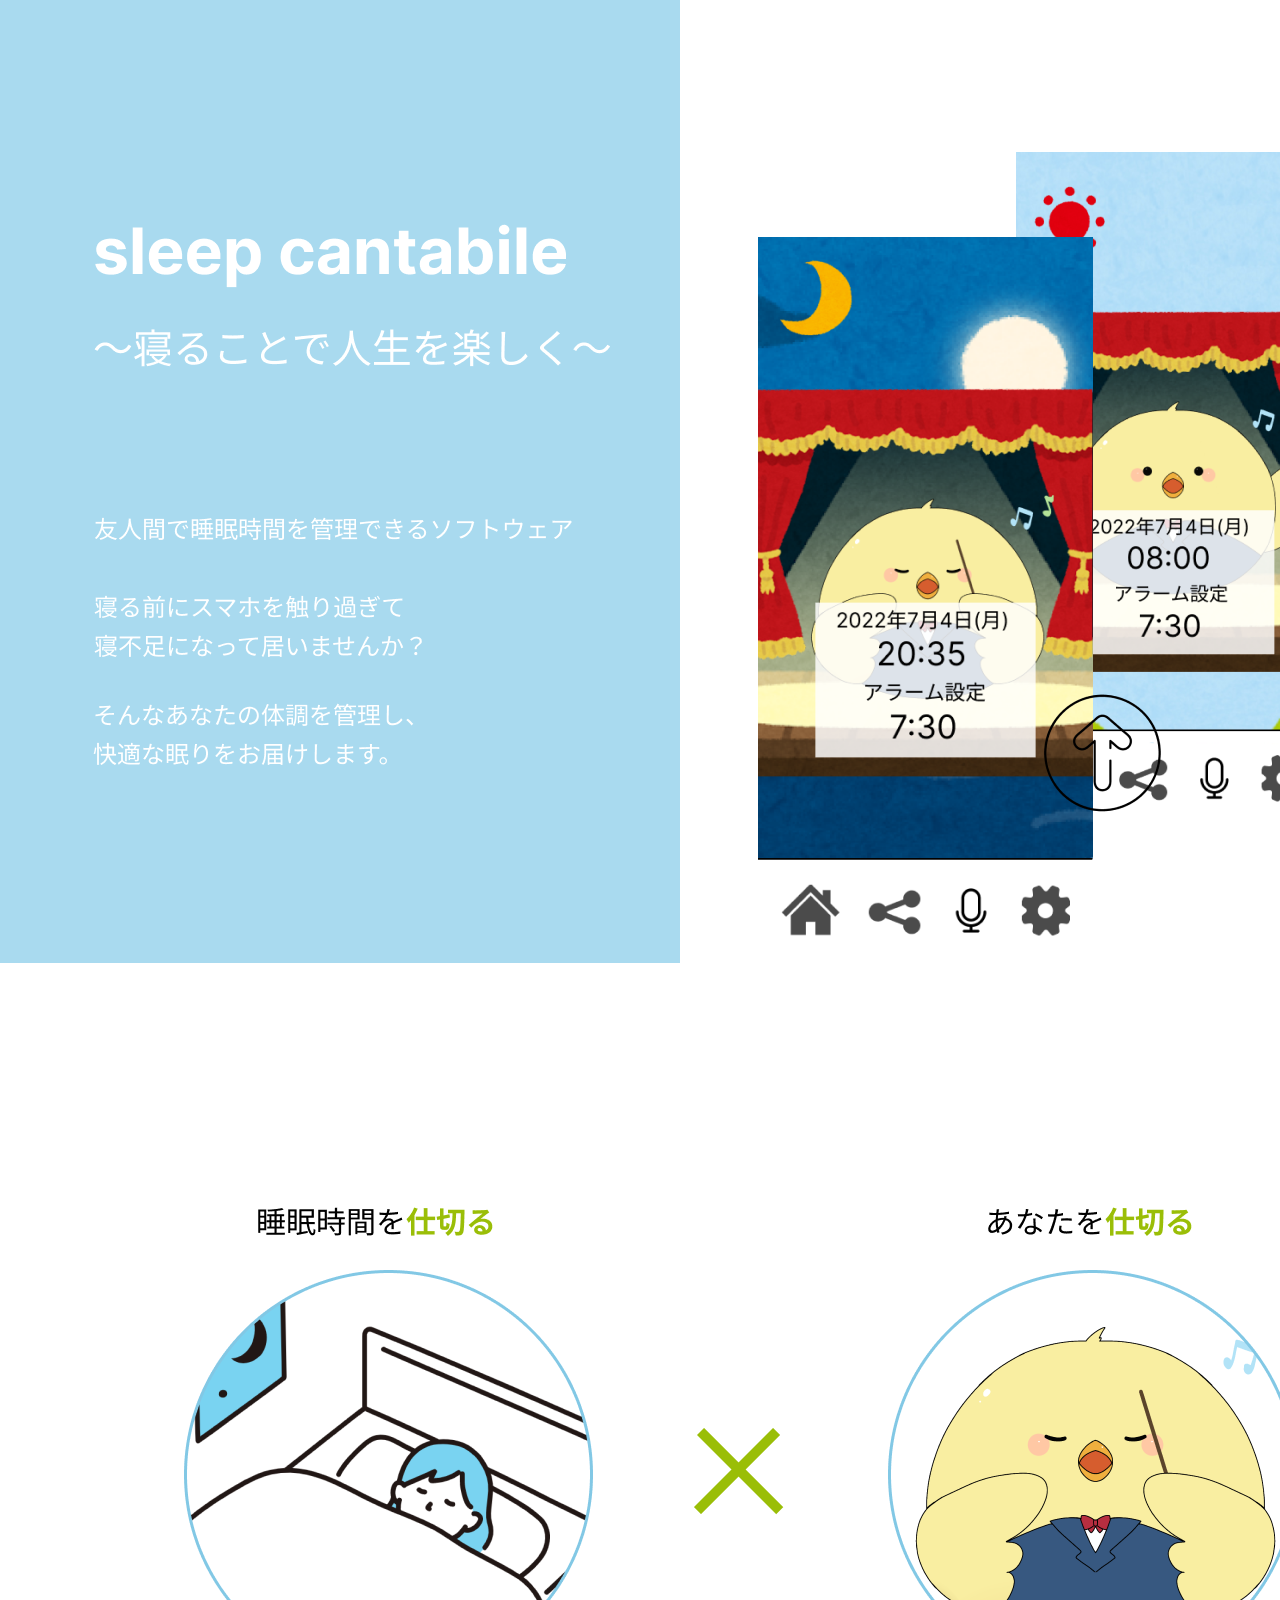
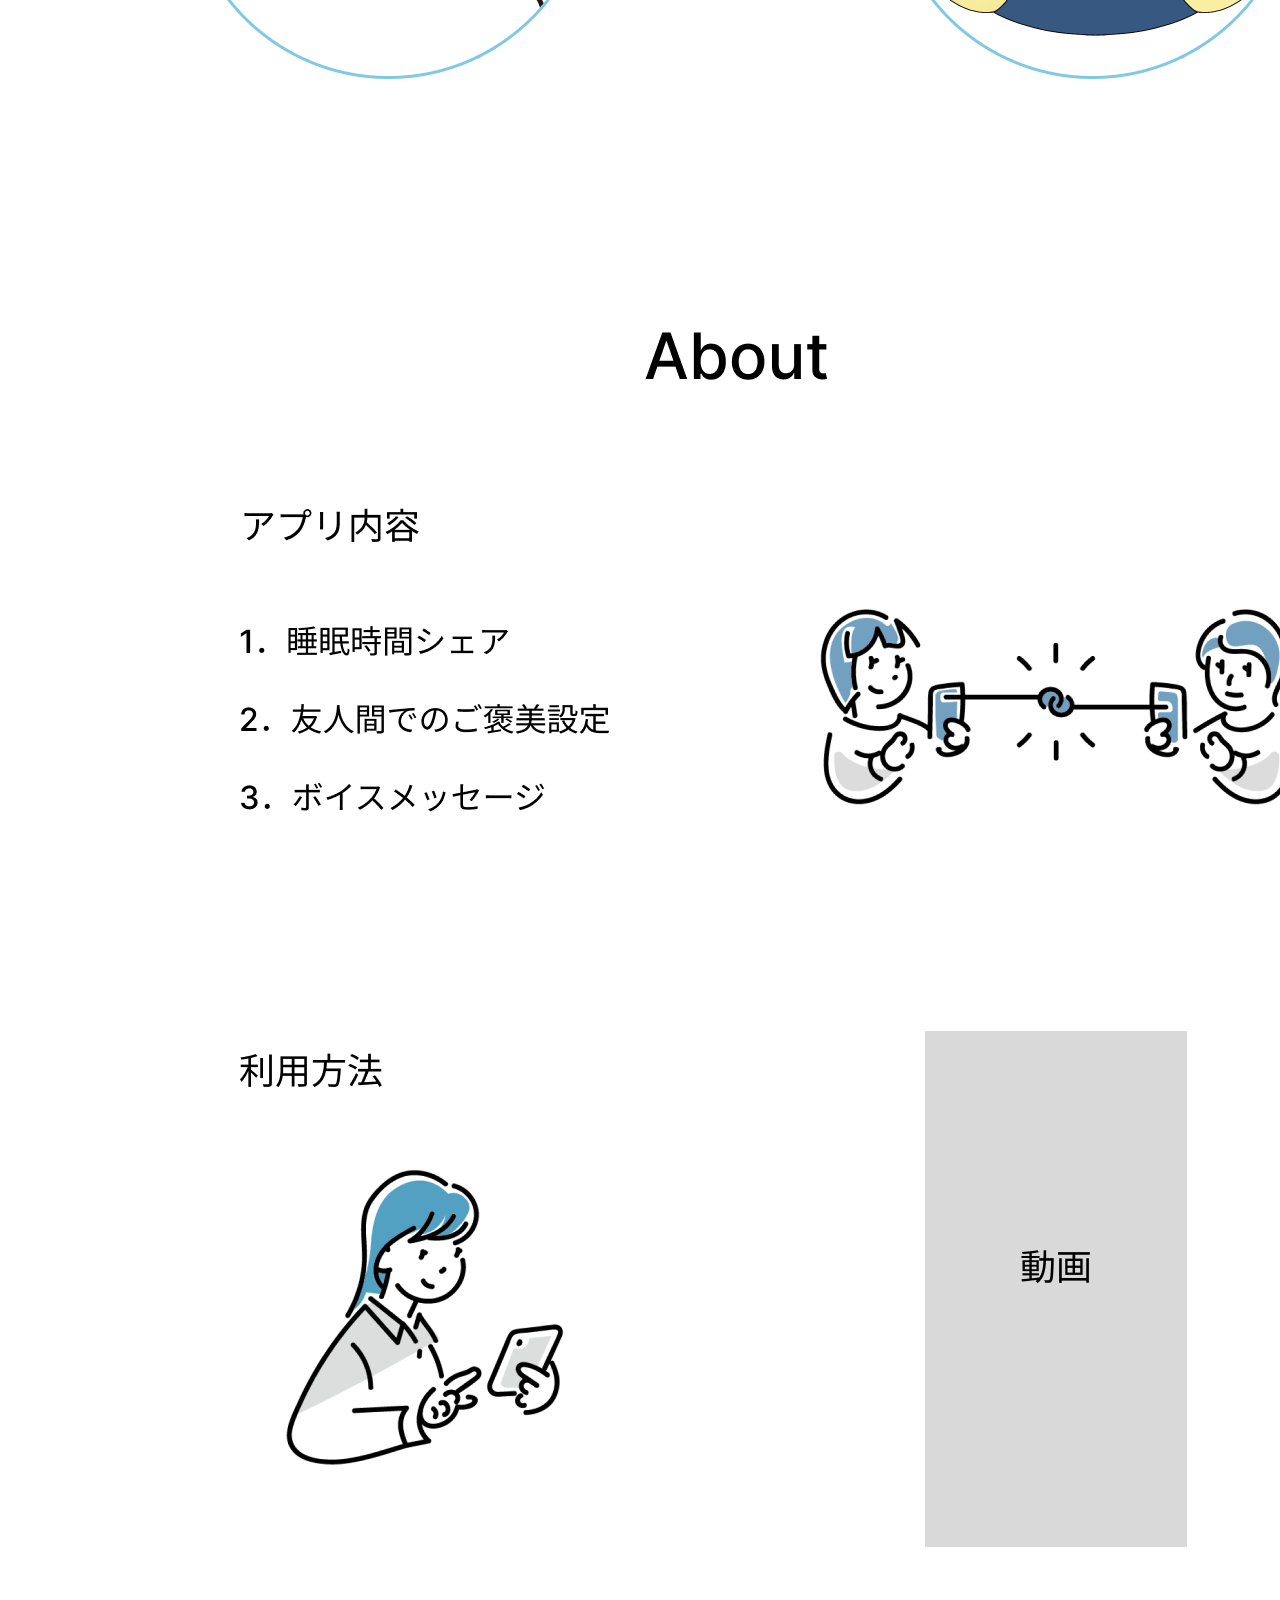
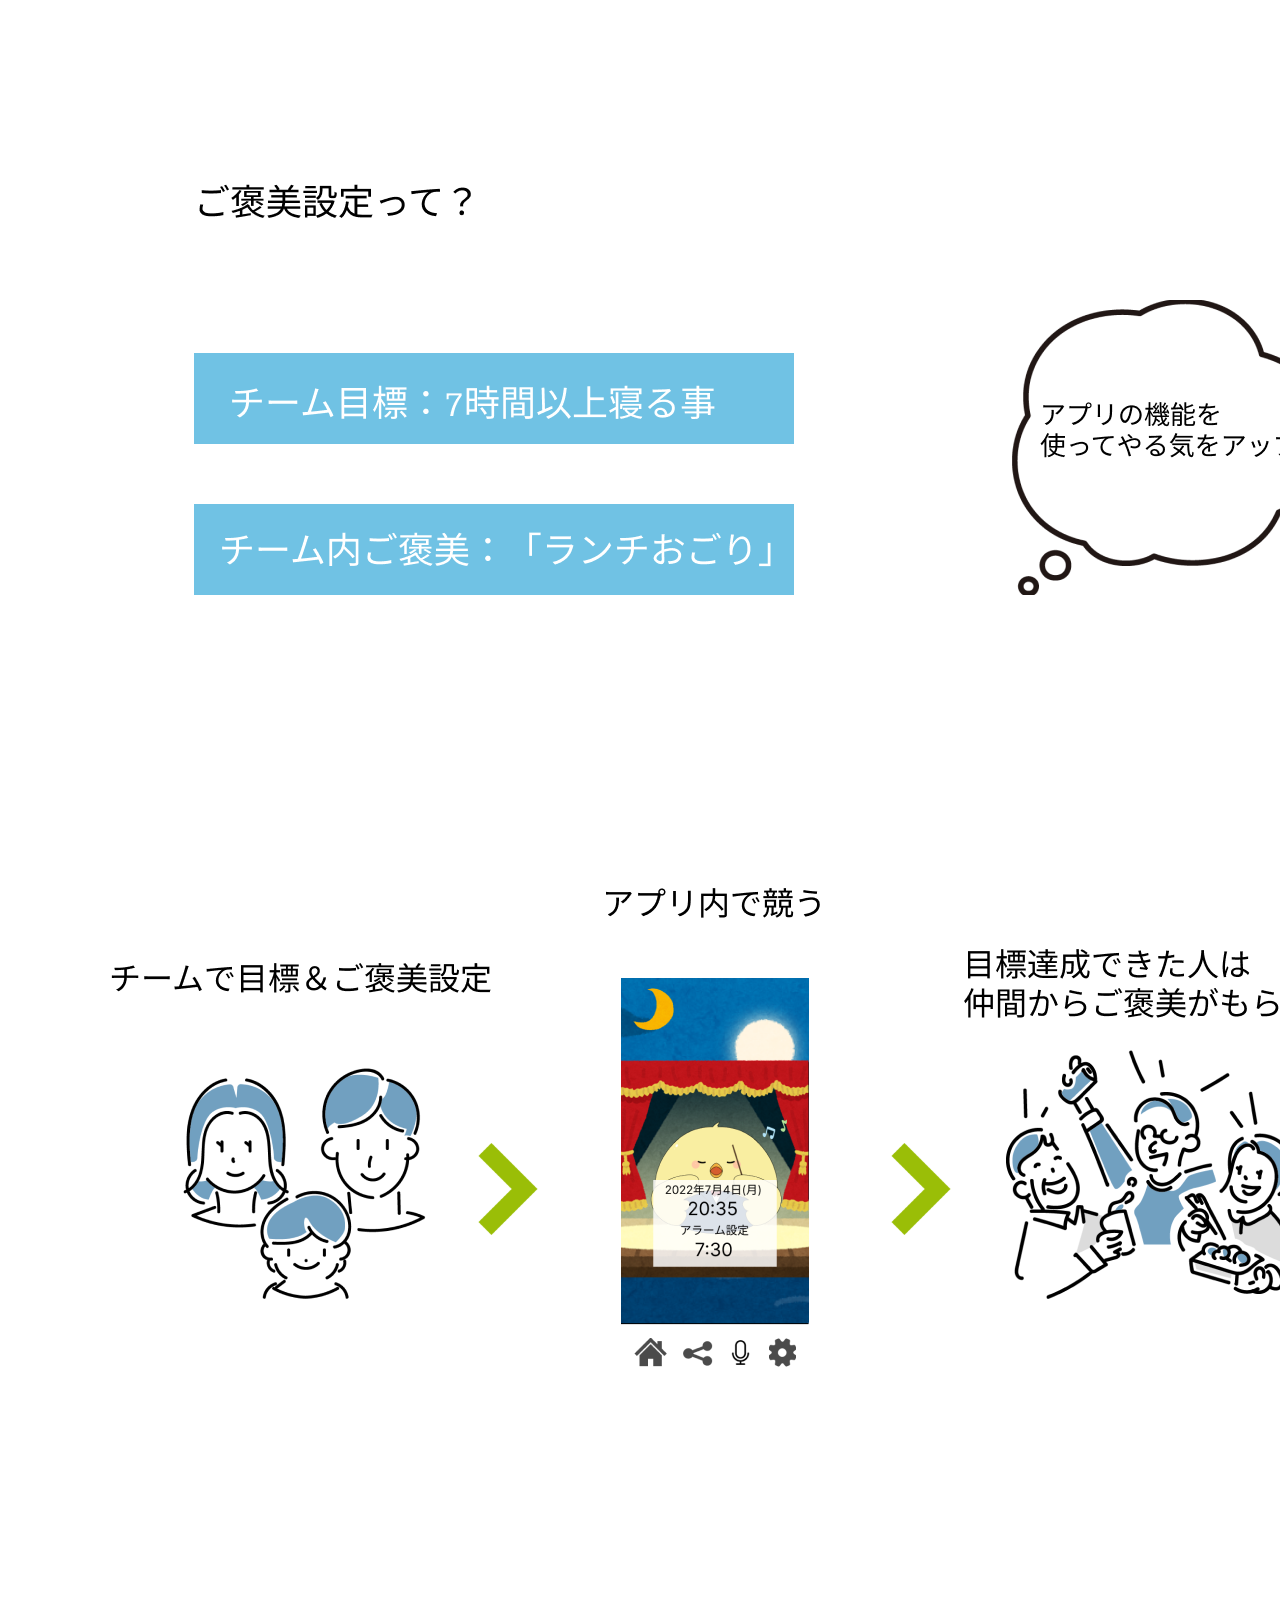
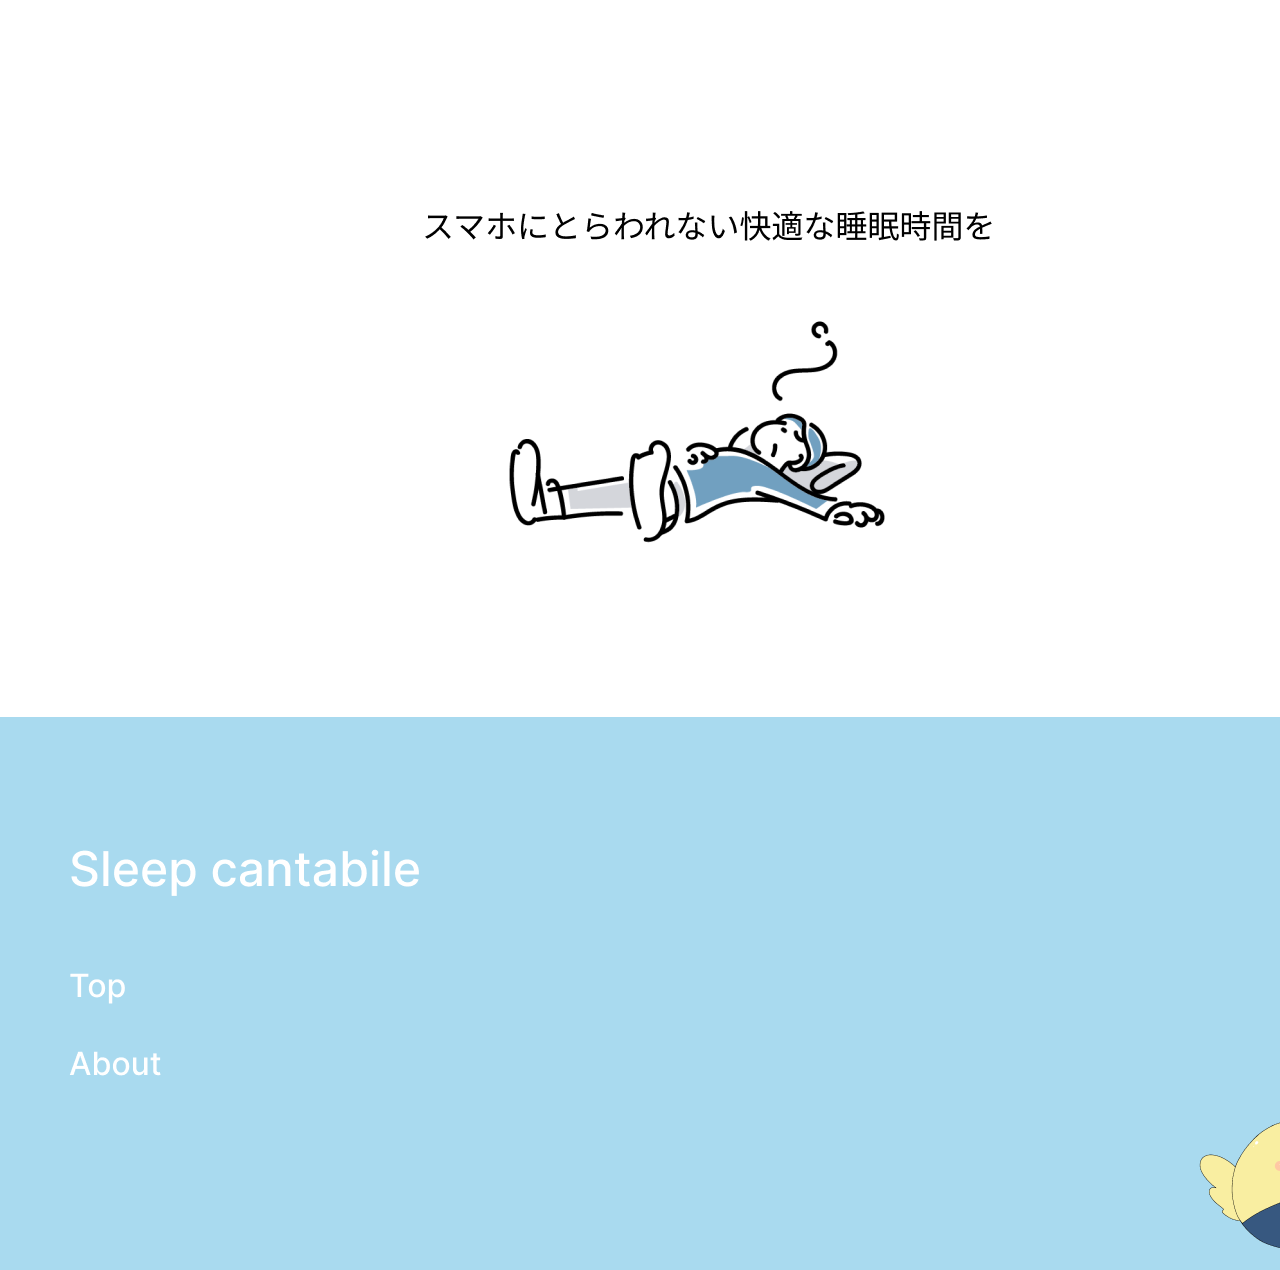
==== index.html @ 855d86c6 "waa" ====
<!DOCTYPE html>
<html lang="ja">
  <head>
 
    <meta charset="UTF-8" />
    <meta name="viewport" content="width=device-width,initial-scale=1" />
    <title>WORK/merumo</title>
    <link rel="stylesheet" href="css/style.css" />
   
  </head>

  <body id="aaa">
    <a href="#aaa"><img src="./Ellipse 5.png" alt=""></a>
    <video src="./3.mp4"></video>
  </body>
</html>
---- css/style.css ----
html {
  scroll-behavior: smooth;
}

body {
  background-image: url(/de.png);
  max-width: 1440px;
  height: 6070px;
  text-align: center;
  margin: 0 auto;
}

img{
  position: fixed;
  bottom: 20px;
  right: 50px
}
video{
  margin-top: 2500px;
  max-width:400px ;
  margin-left: 530px;
}
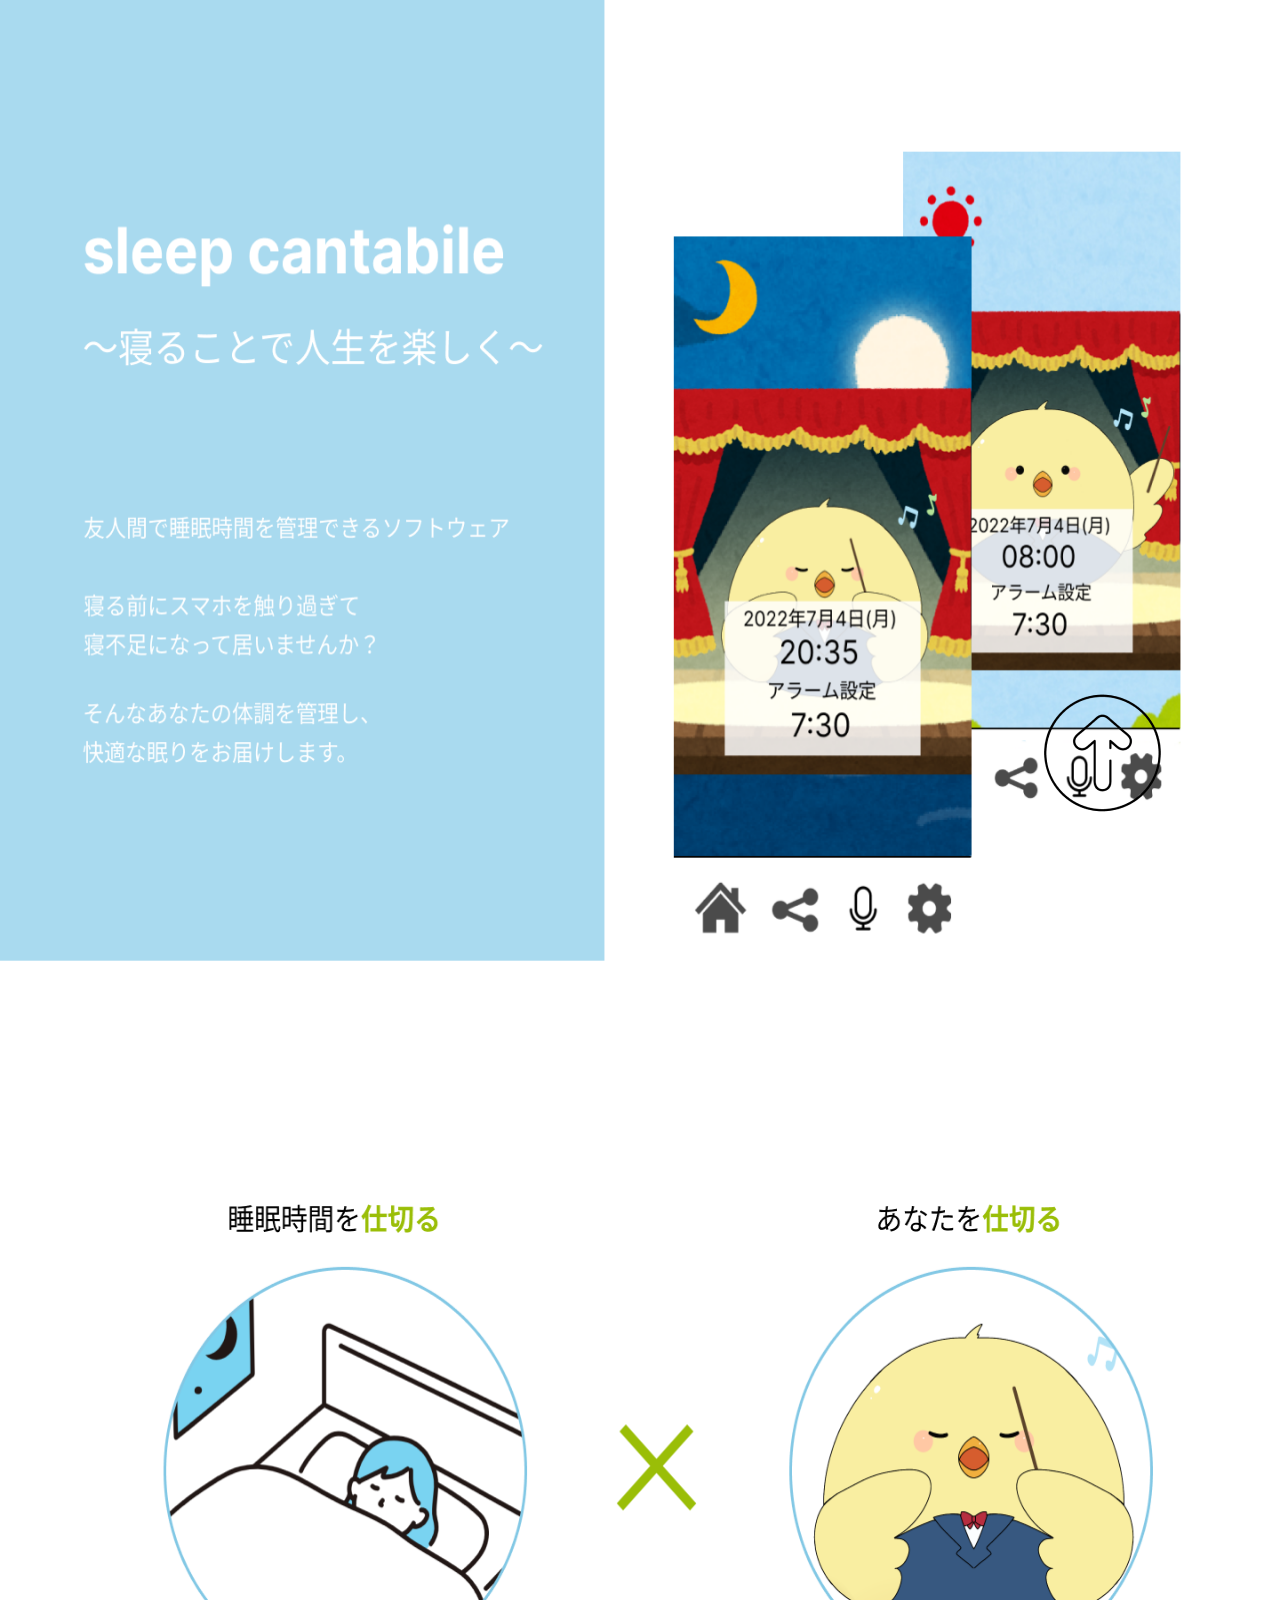
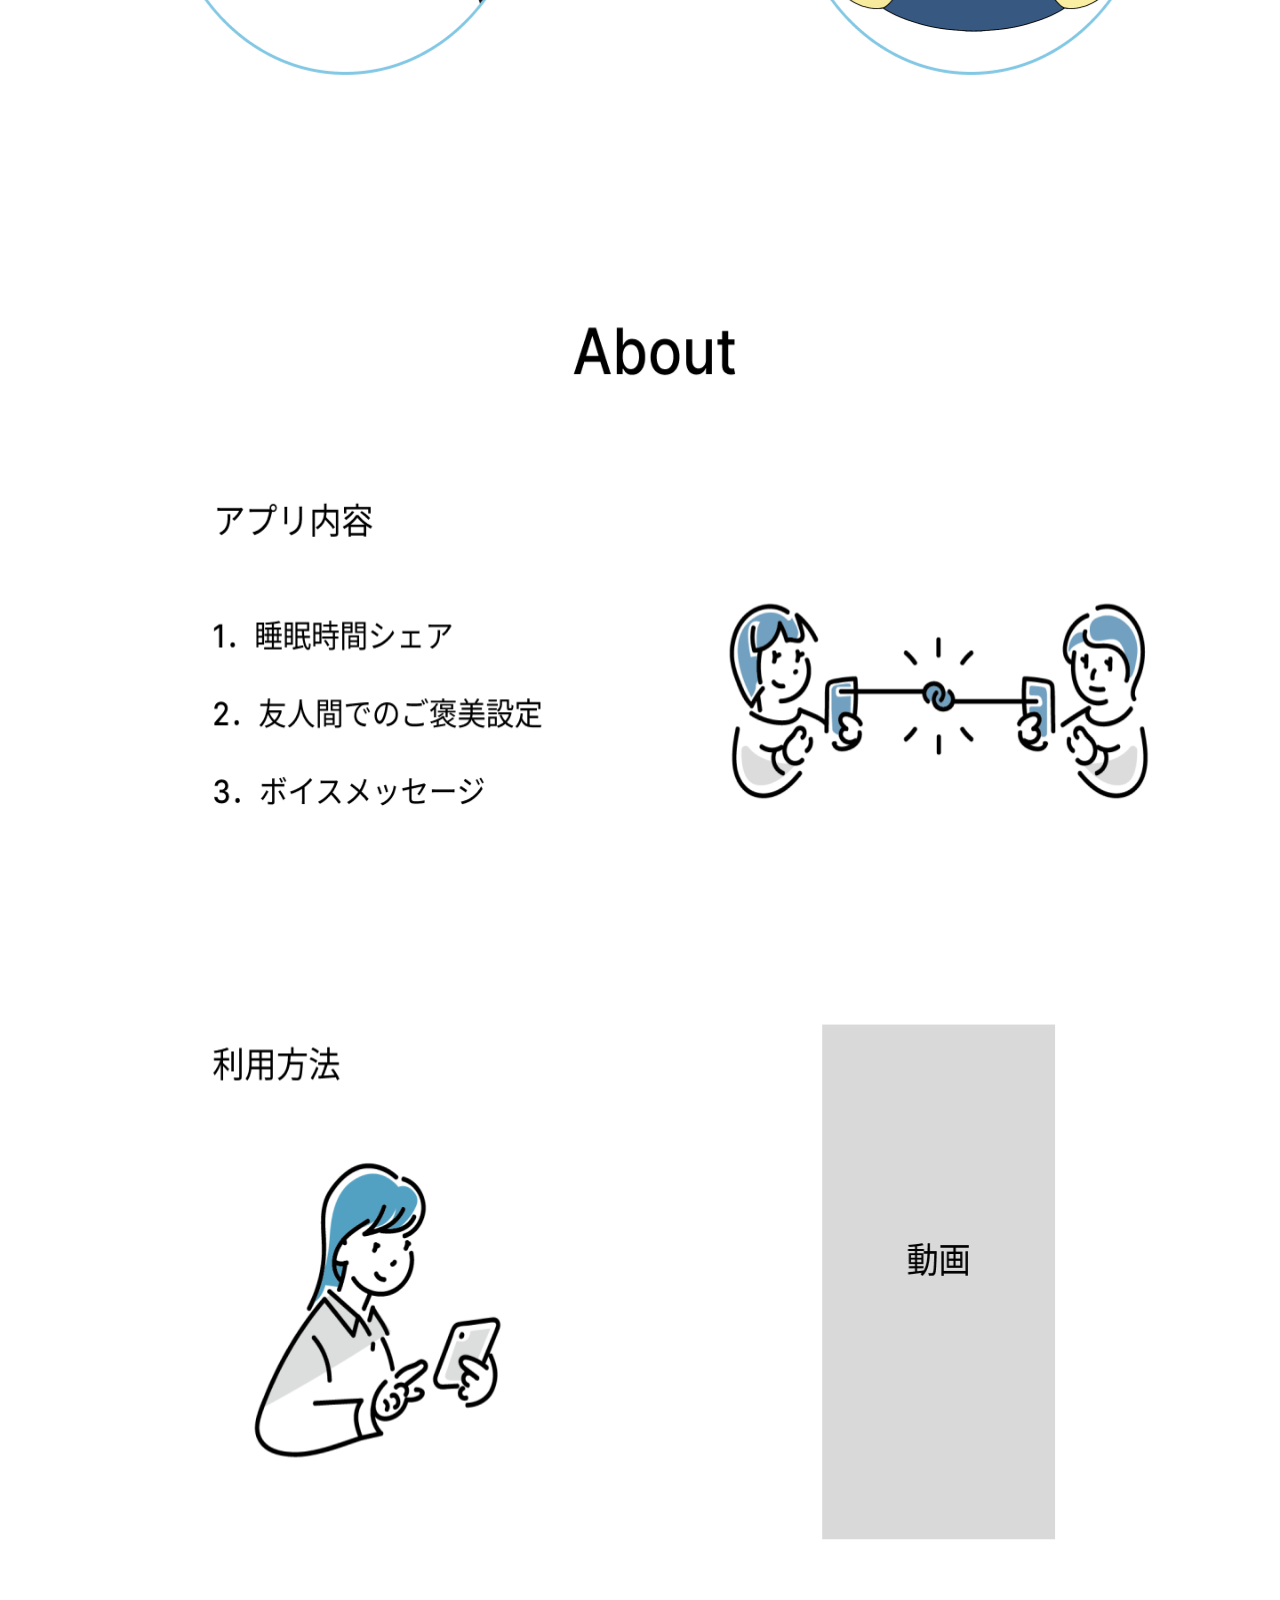
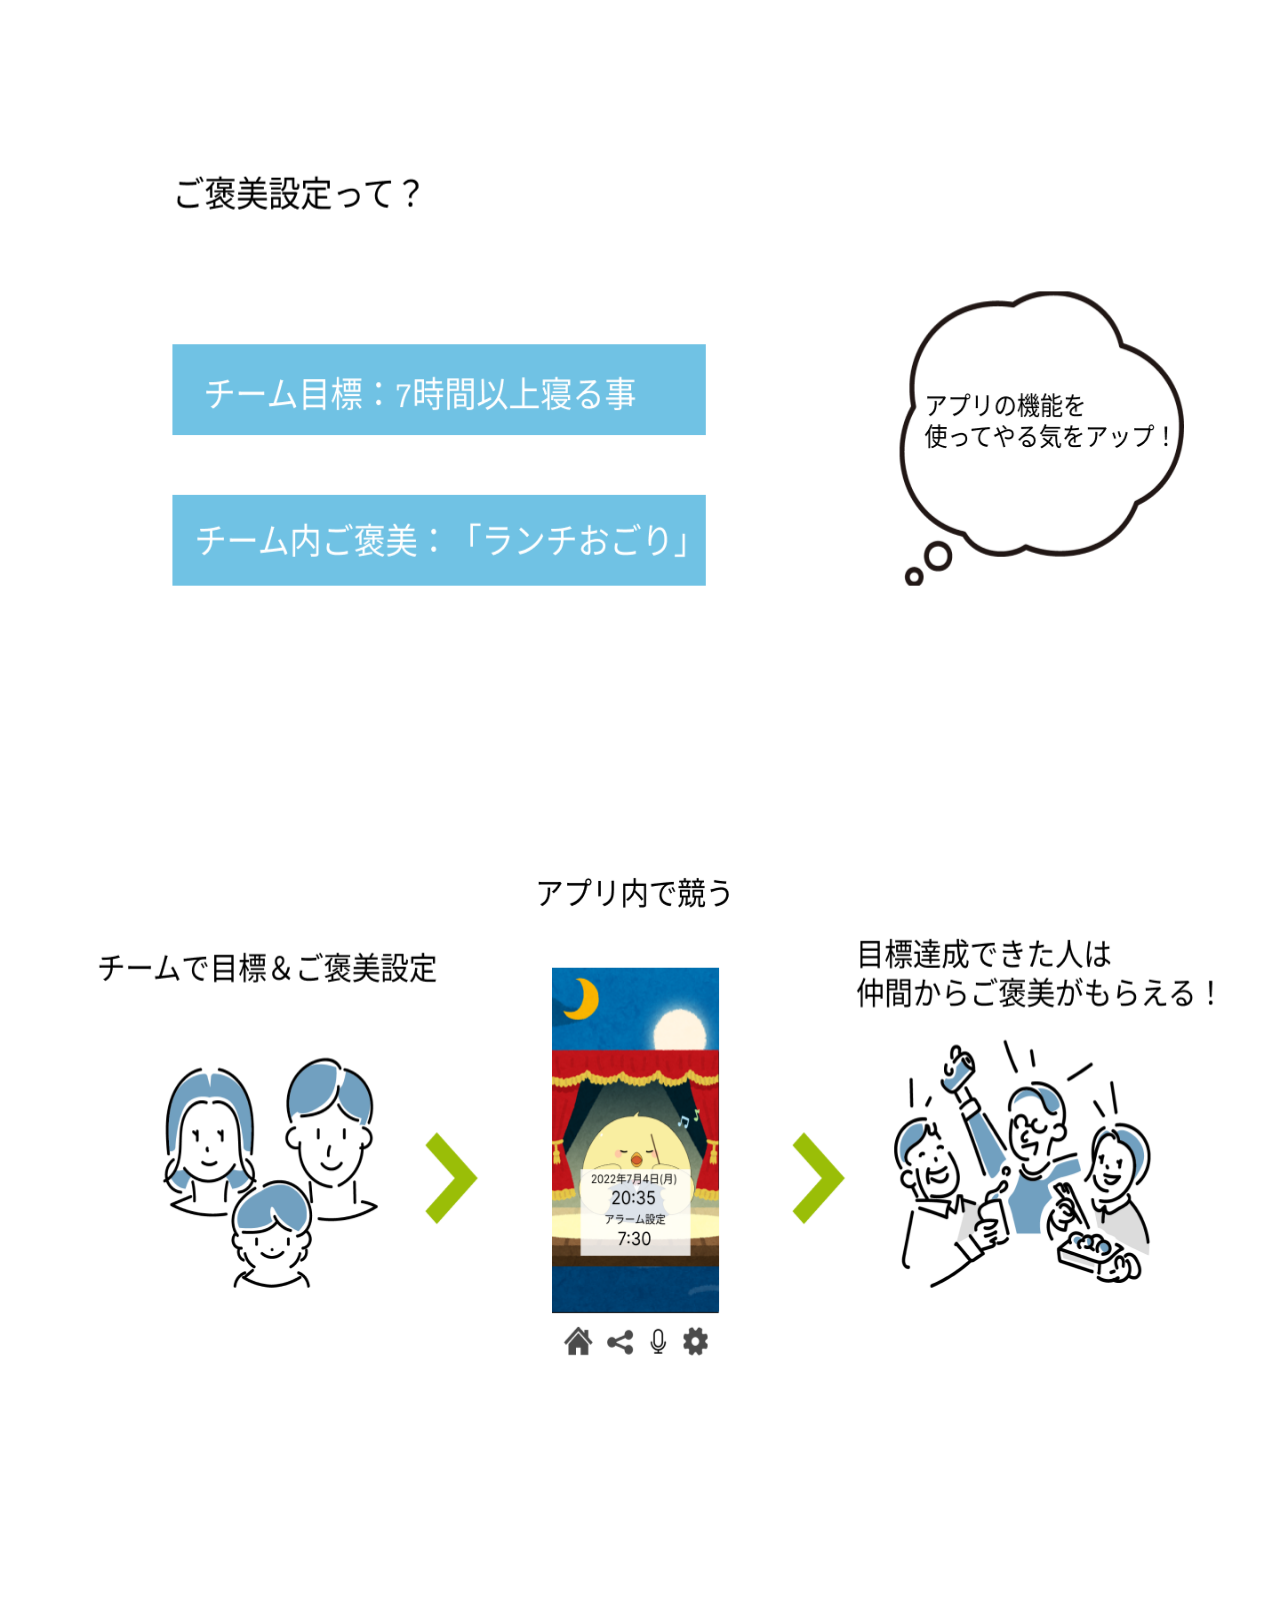
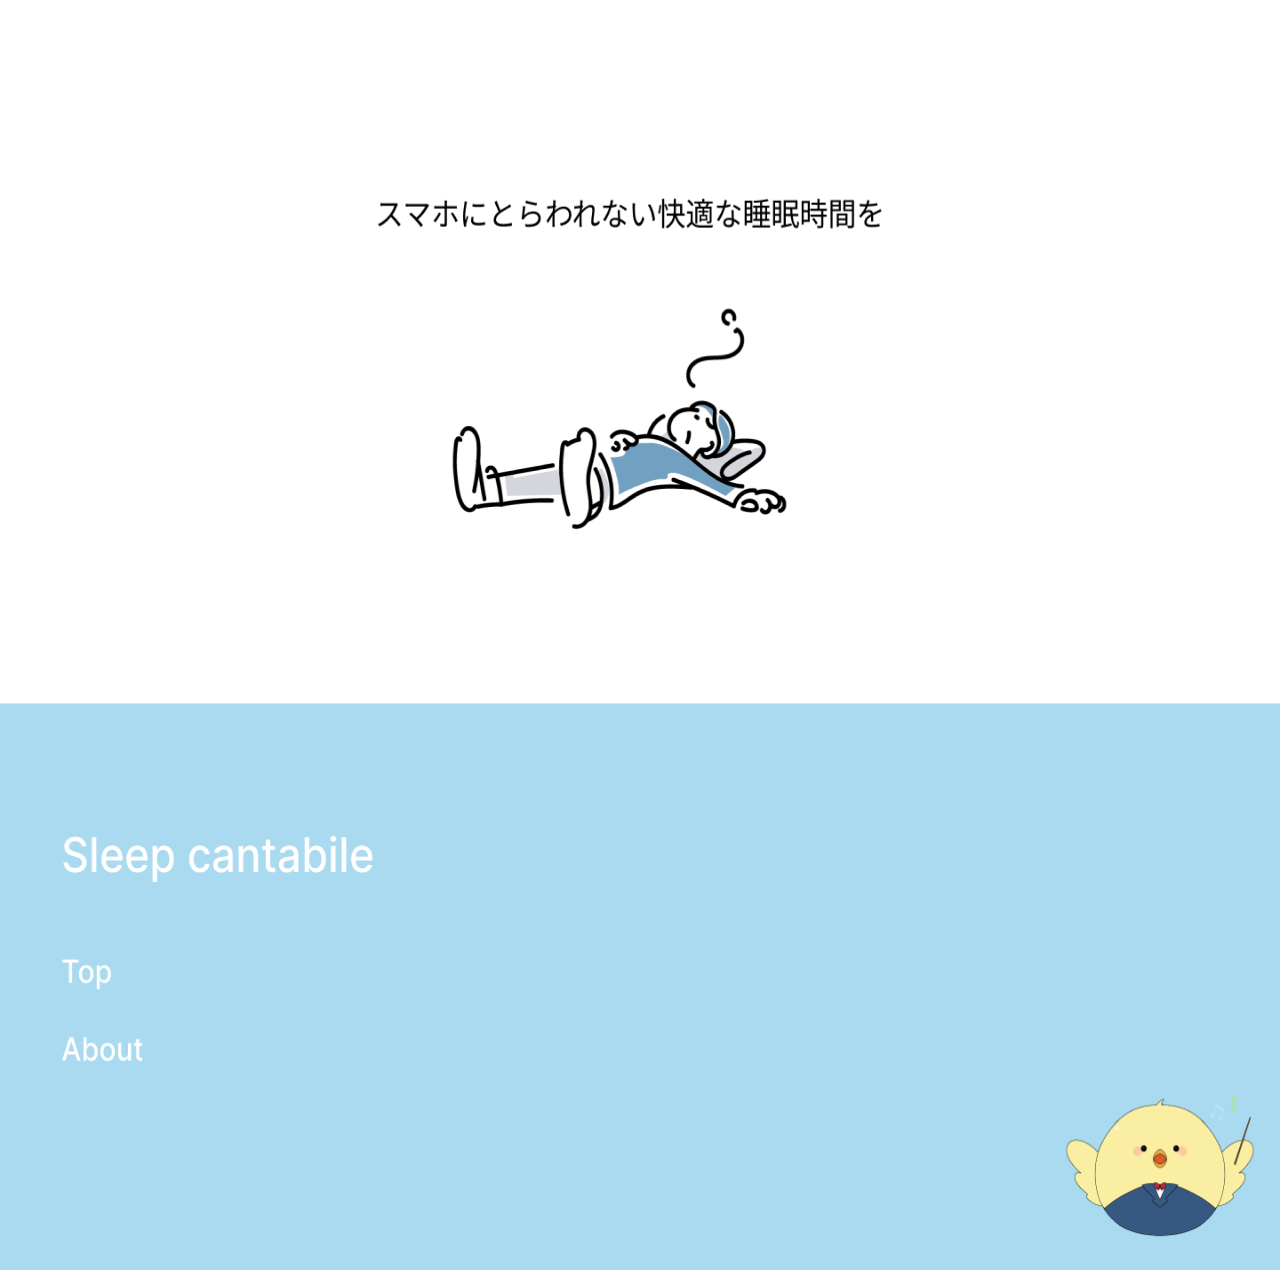
==== commit f7138d93: "wa" ====
--- a/index.html
+++ b/index.html
@@ -10,6 +10,7 @@
   </head>
 
   <body id="aaa">
+    <img src="./de.png" alt="da">
     <a href="#aaa"><img src="./Ellipse 5.png" alt=""></a>
     <video src="./3.mp4"></video>
   </body>
--- a/css/style.css
+++ b/css/style.css
@@ -3,20 +3,26 @@
 }
 
 body {
-  background-image: url(/de.png);
+  /* background-image: url(/de.png); */
   max-width: 1440px;
   height: 6070px;
   text-align: center;
   margin: 0 auto;
 }
 
-img{
+a img{
   position: fixed;
   bottom: 20px;
   right: 50px
 }
+img[alt="da"]{
+  width: 100%;
+  height: 100%;
+}
 video{
-  margin-top: 2500px;
+  position: absolute;
+  top: 2500px;
   max-width:400px ;
-  margin-left: 530px;
+ right: 150px;
+  z-index: 100;
 }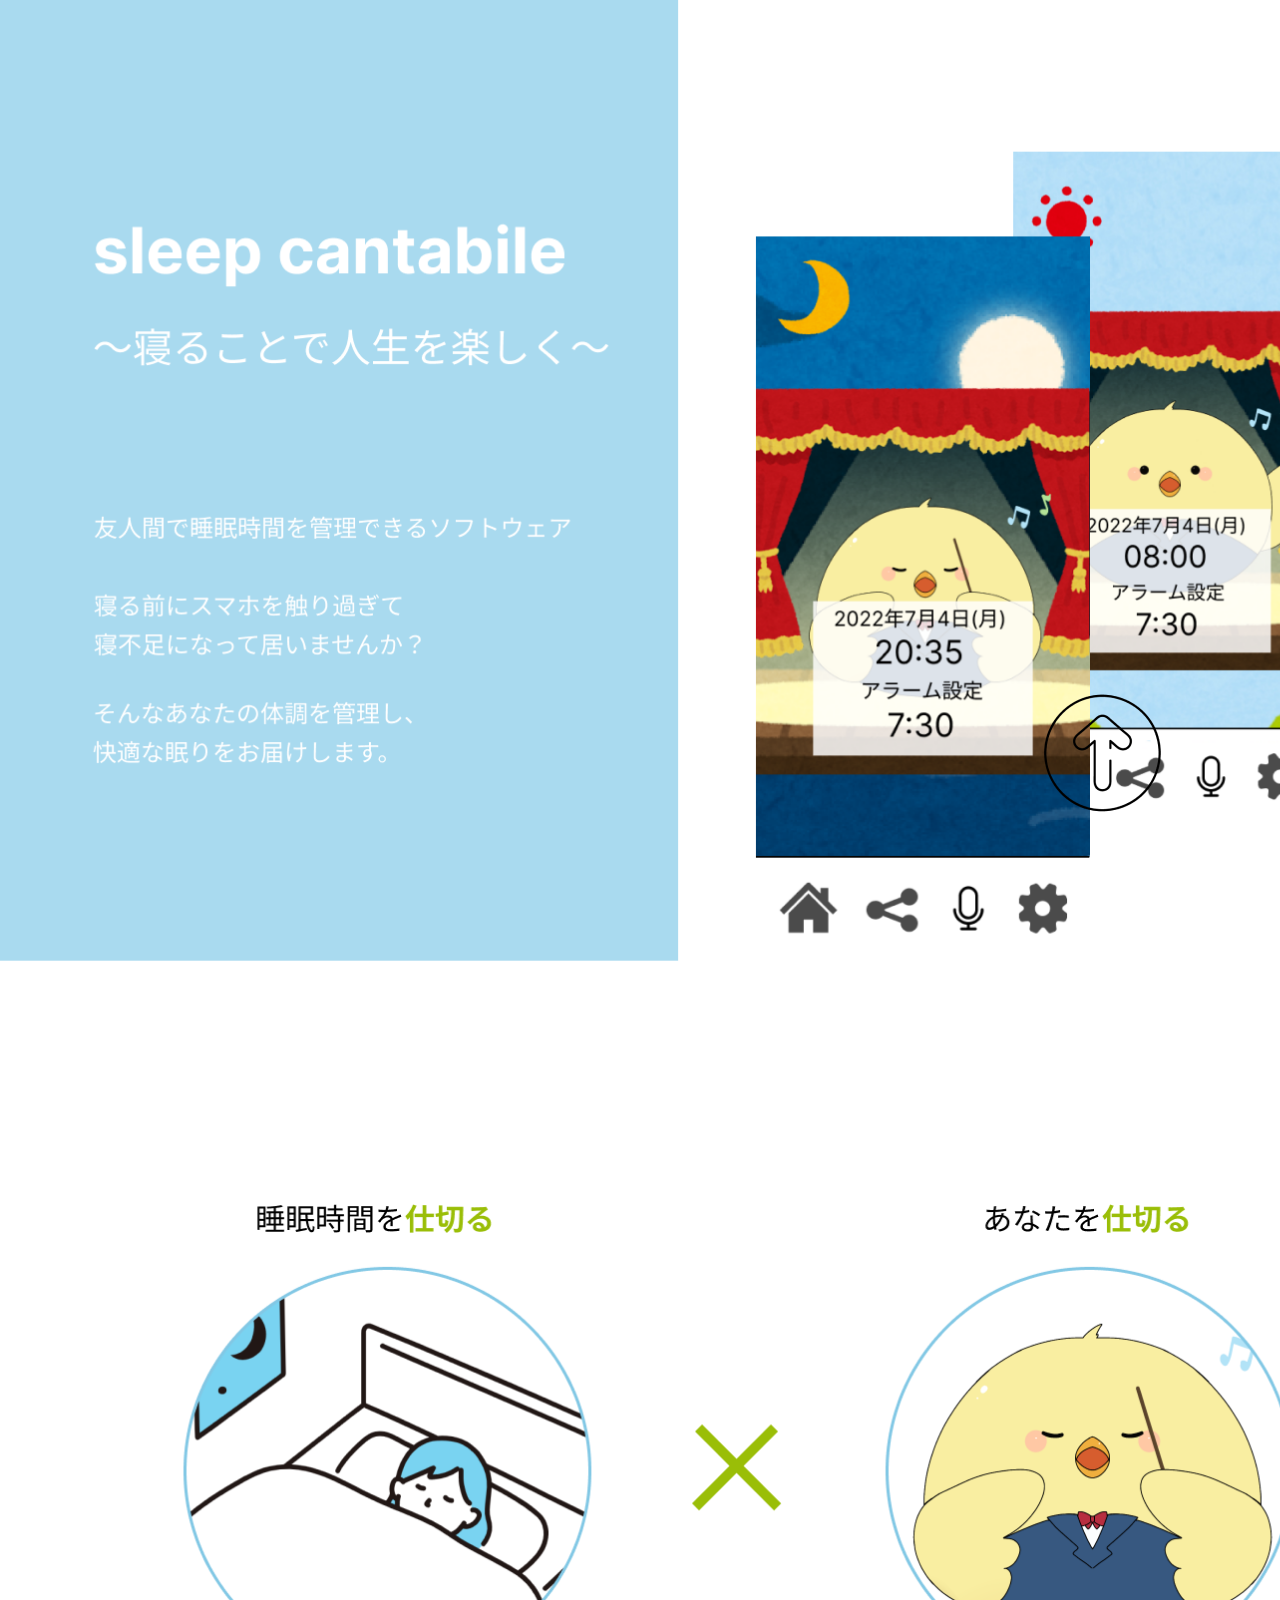
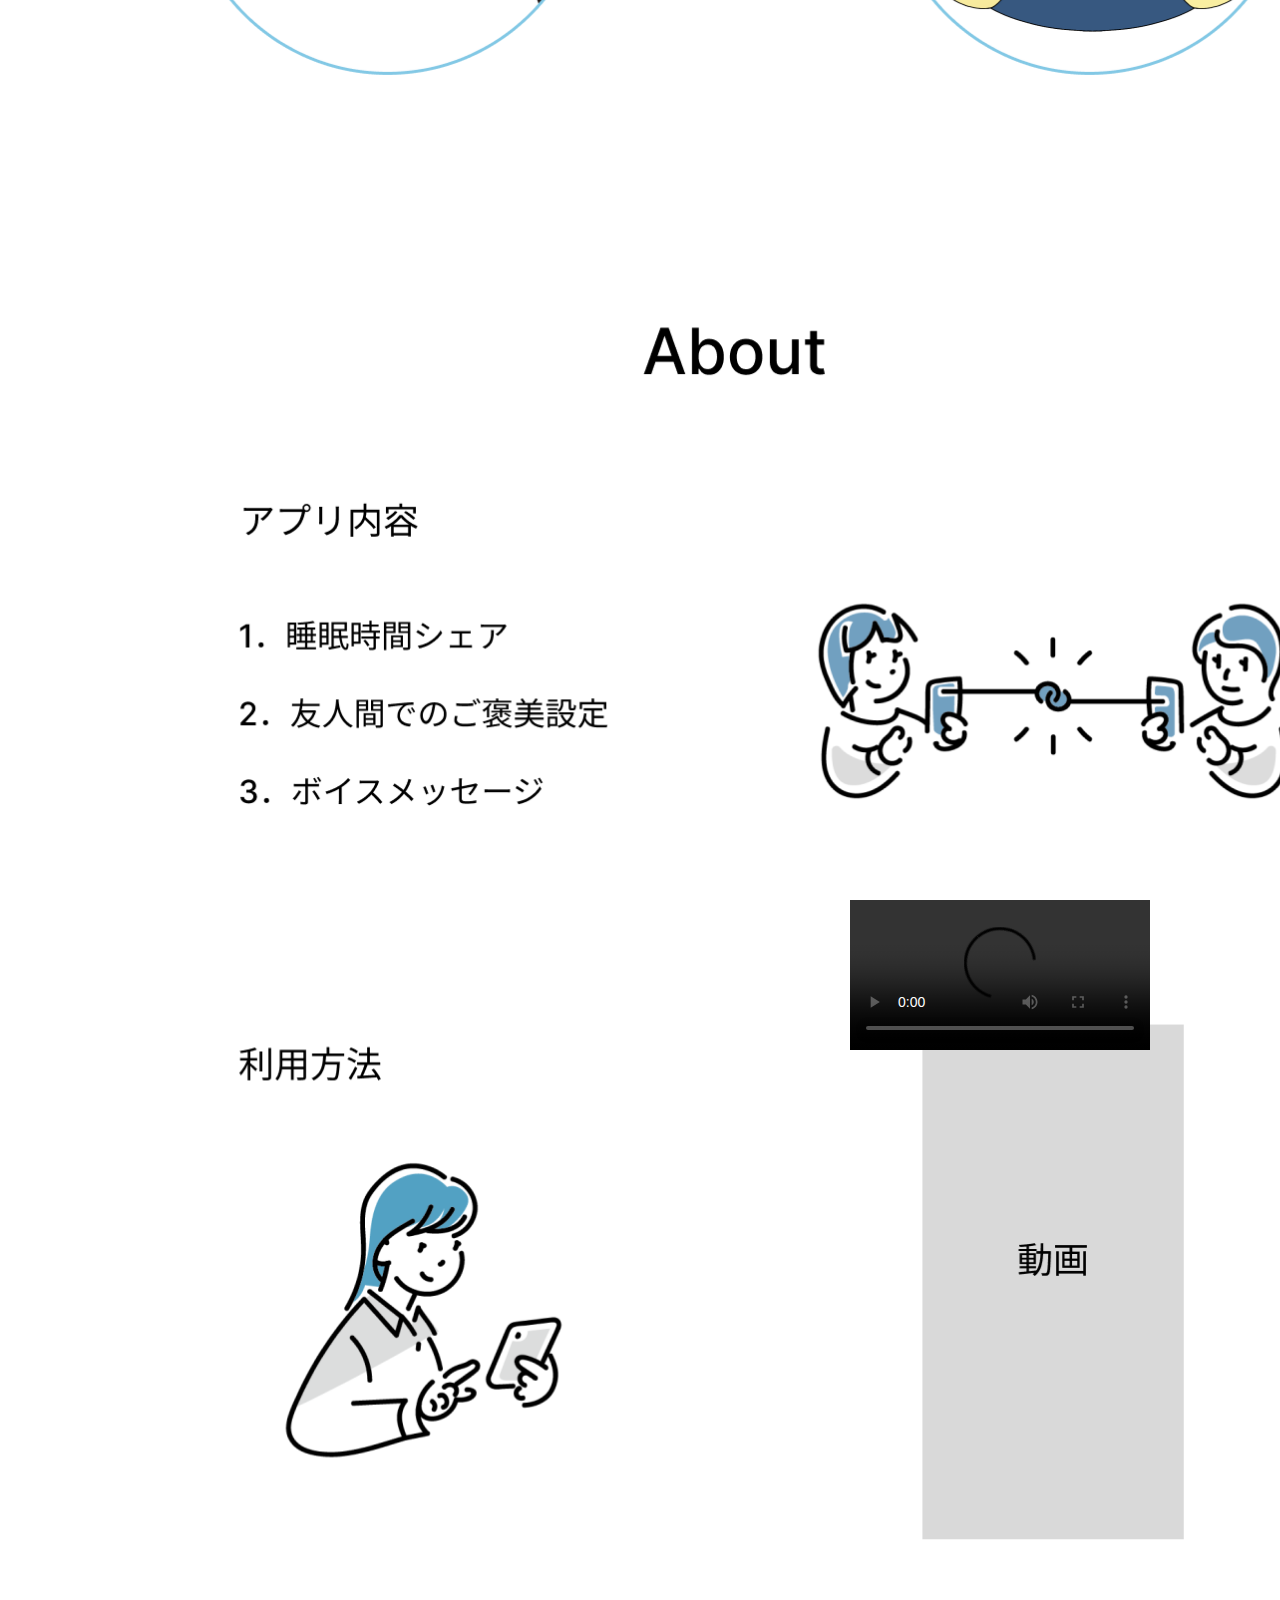
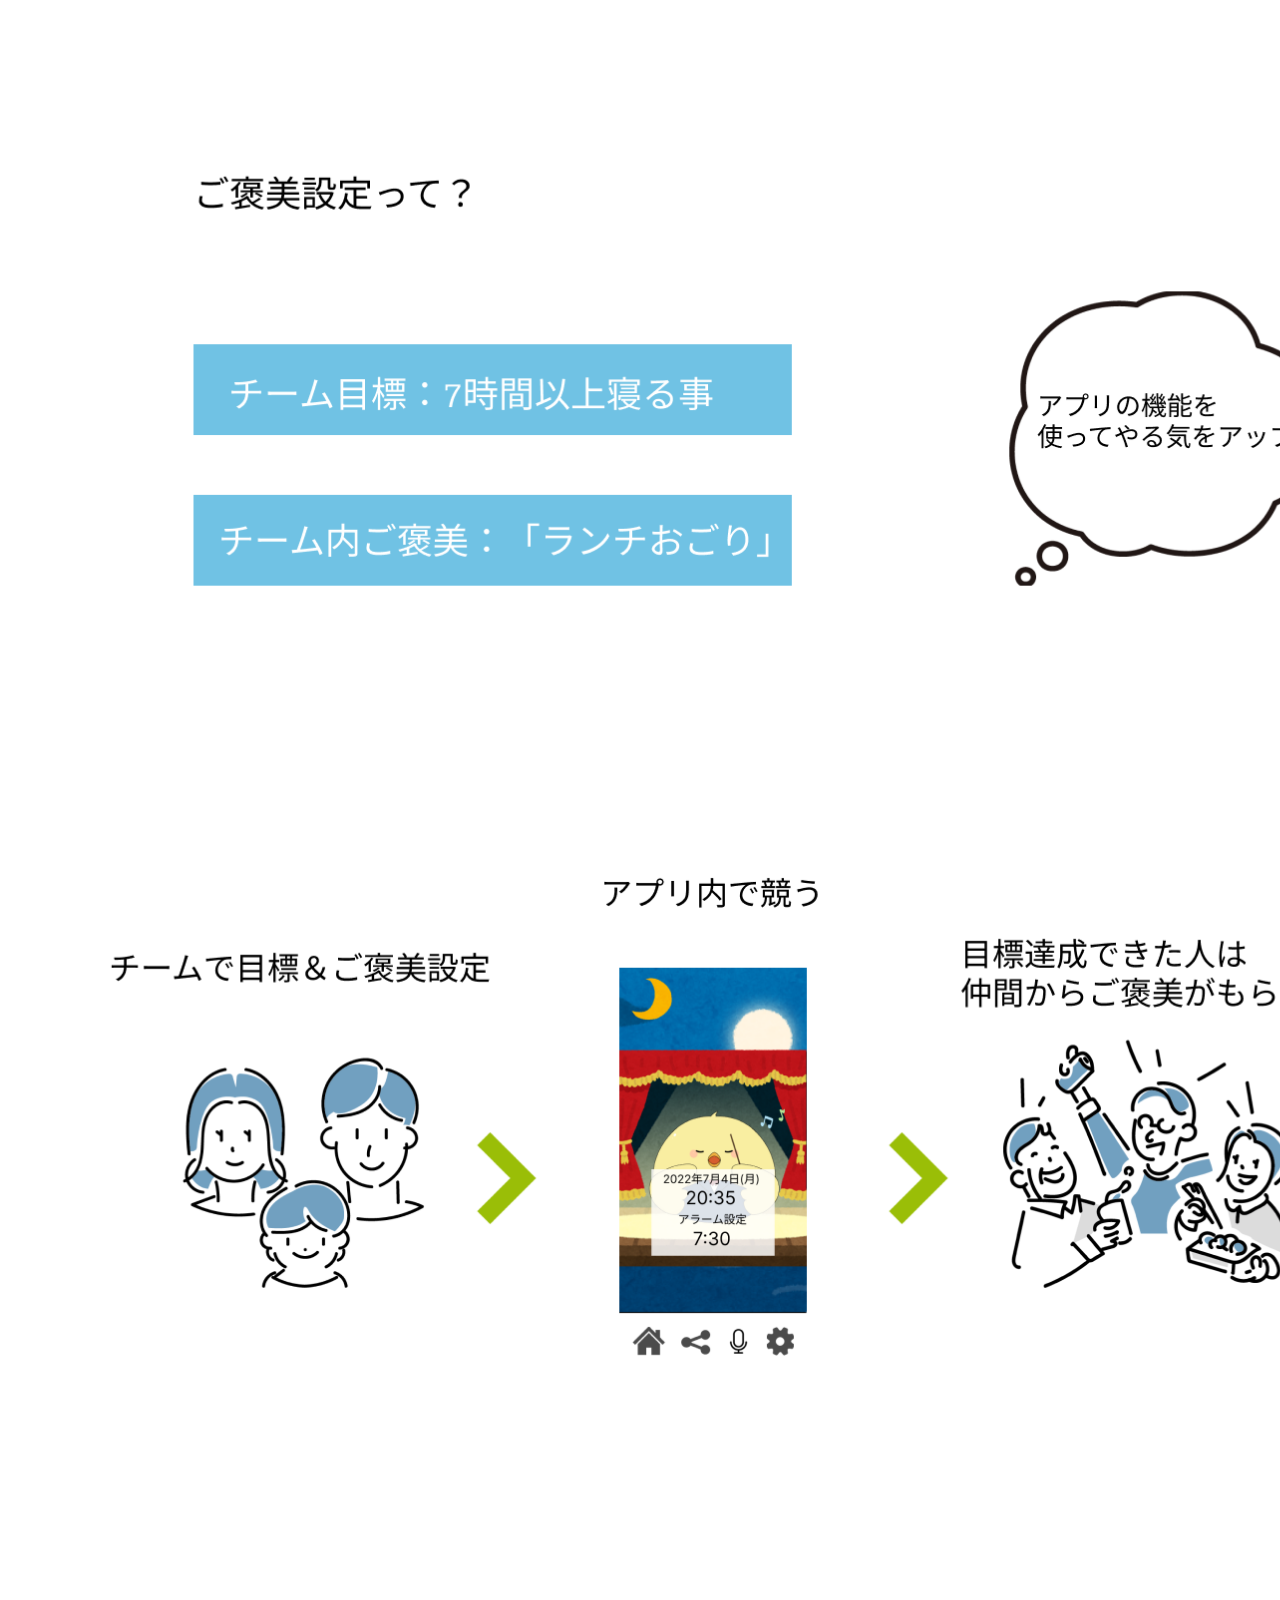
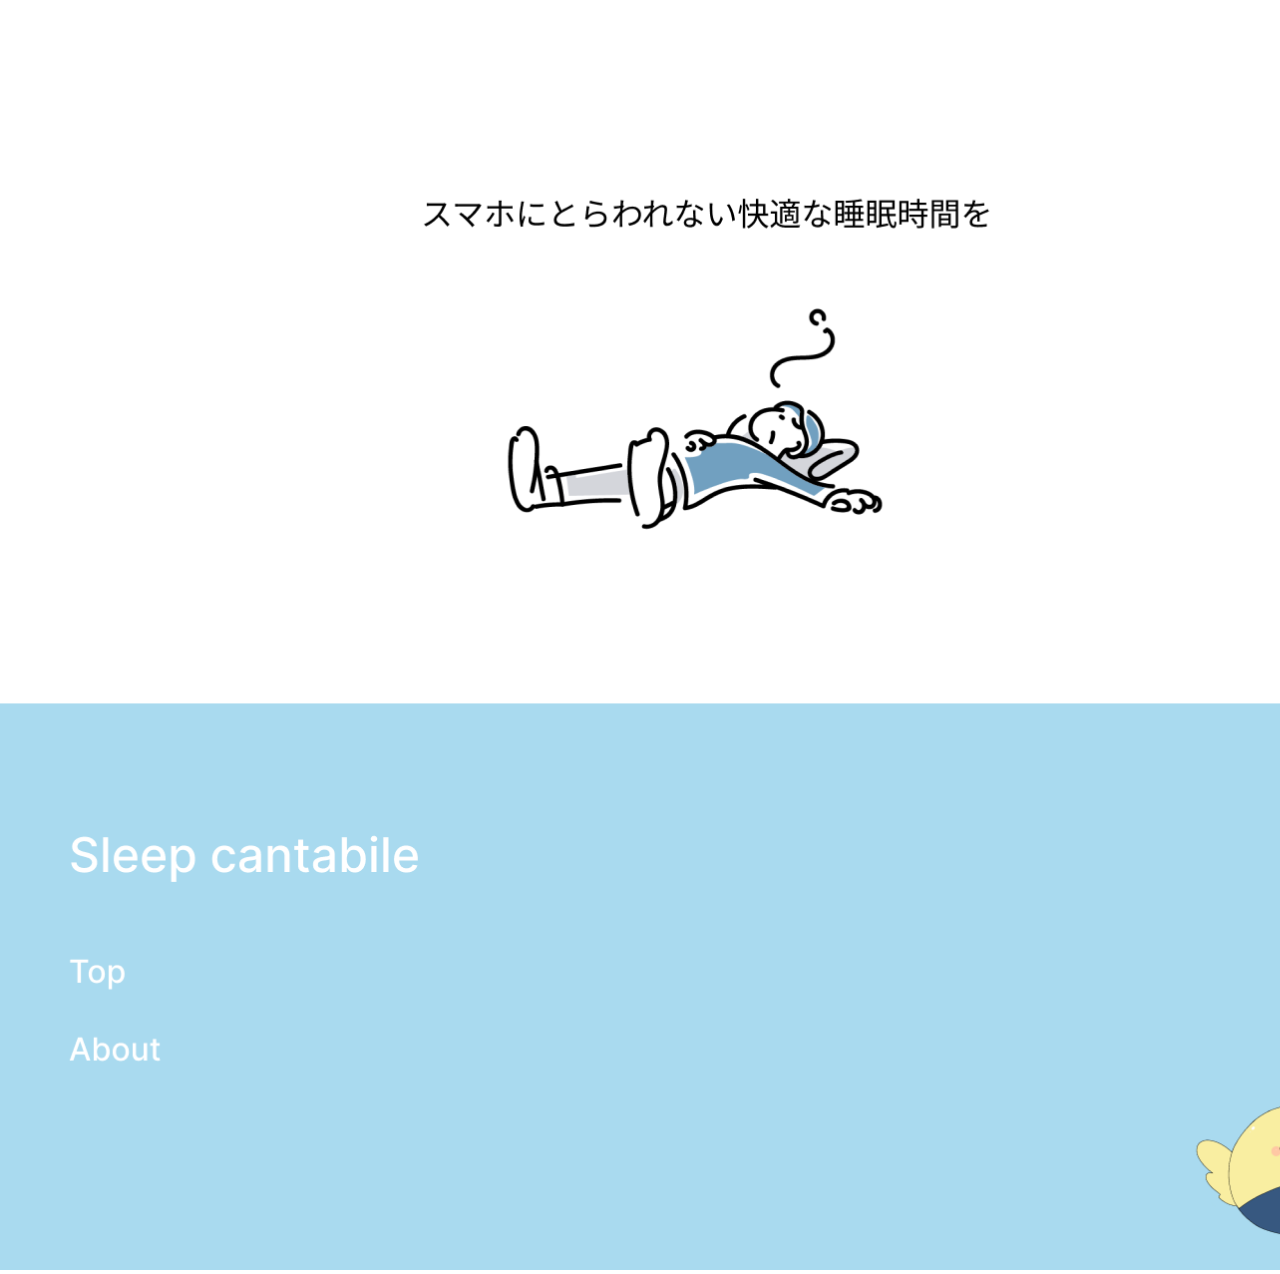
==== commit 2558f9b7: "a" ====
--- a/index.html
+++ b/index.html
@@ -1,17 +1,15 @@
 <!DOCTYPE html>
 <html lang="ja">
   <head>
- 
     <meta charset="UTF-8" />
     <meta name="viewport" content="width=device-width,initial-scale=1" />
     <title>WORK/merumo</title>
     <link rel="stylesheet" href="css/style.css" />
-   
   </head>
 
   <body id="aaa">
-    <img src="./de.png" alt="da">
-    <a href="#aaa"><img src="./Ellipse 5.png" alt=""></a>
-    <video src="./3.mp4"></video>
+    <img src="./de.png" alt="da" />
+    <a href="#aaa"><img src="./Ellipse 5.png" alt="" /></a>
+    <video src="./video/3.mp4" controls></video>
   </body>
 </html>
--- a/css/style.css
+++ b/css/style.css
@@ -4,7 +4,7 @@
 
 body {
   /* background-image: url(/de.png); */
-  max-width: 1440px;
+
   height: 6070px;
   text-align: center;
   margin: 0 auto;
@@ -13,16 +13,19 @@
 a img{
   position: fixed;
   bottom: 20px;
-  right: 50px
+  right: 50px;
+  z-index: 125;
+  
 }
 img[alt="da"]{
-  width: 100%;
-  height: 100%;
+
+  max-height: 100%;
 }
 video{
   position: absolute;
   top: 2500px;
   max-width:400px ;
- right: 150px;
+  left: 850px;
+right: 150px;
   z-index: 100;
 }